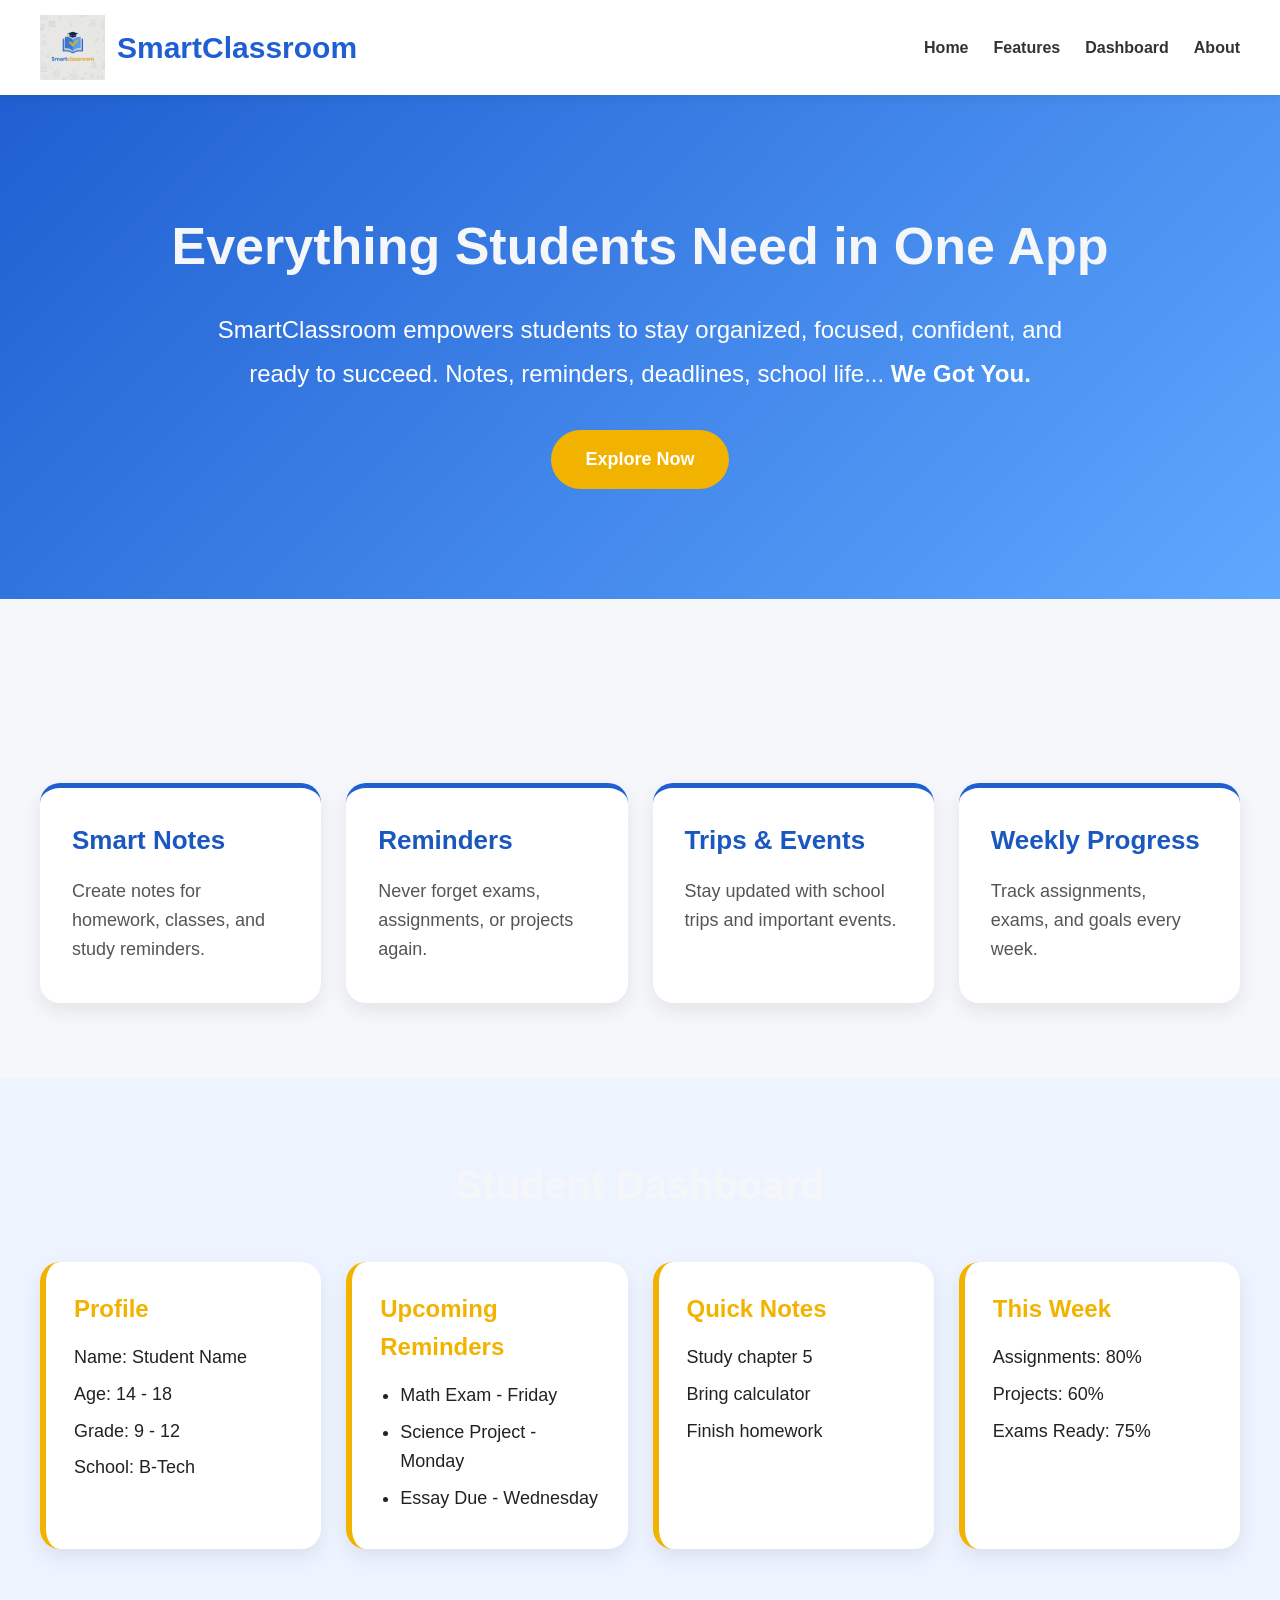
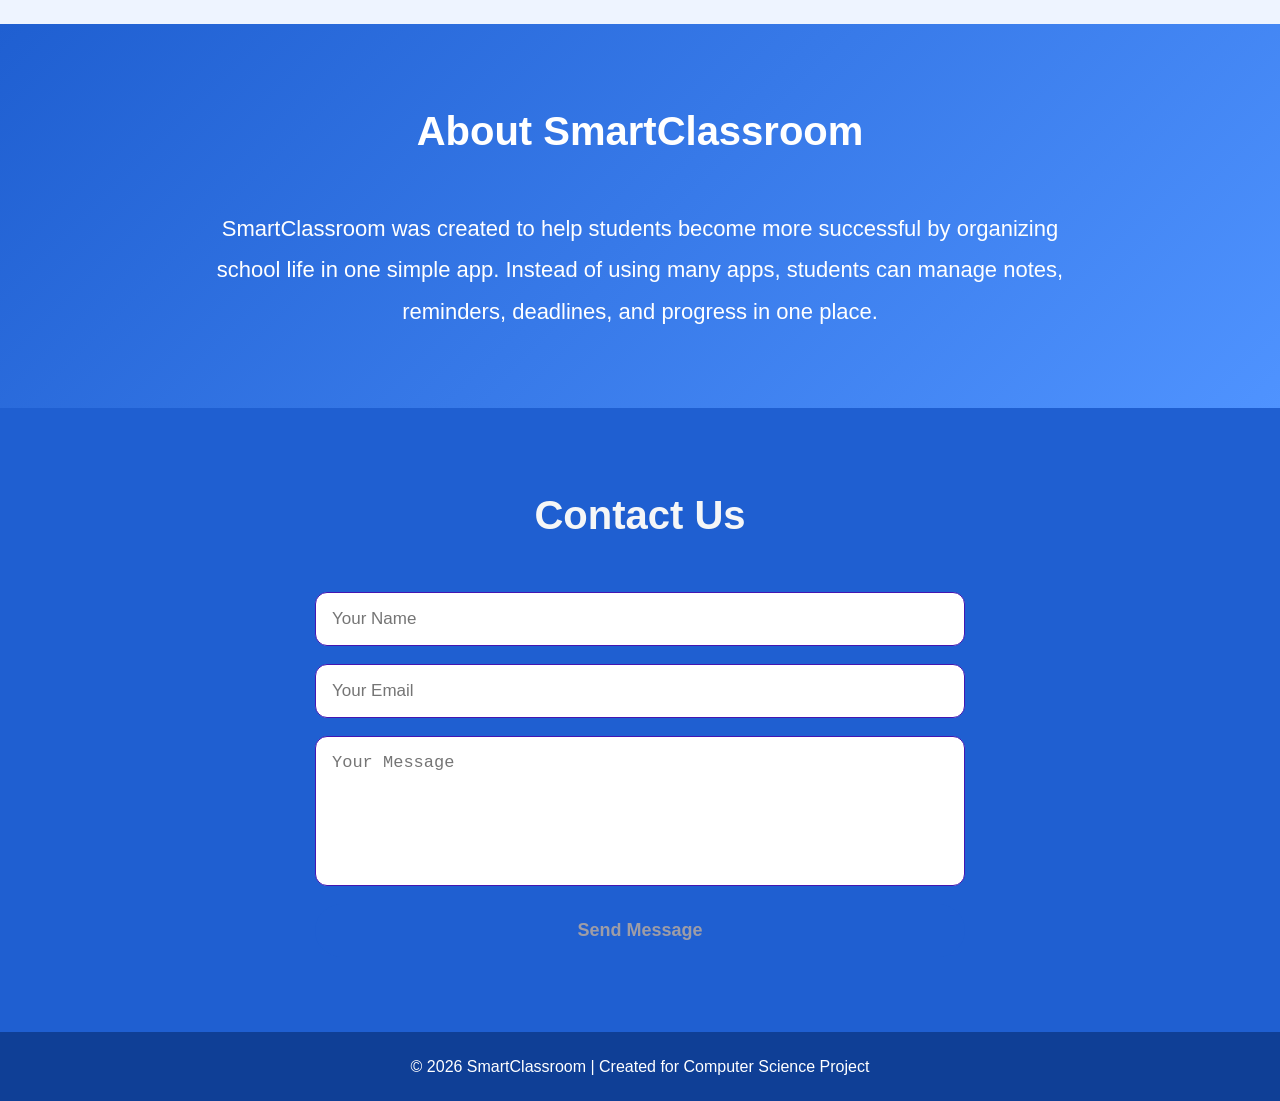
==== index.html @ 702b68ad "Add files via upload" ====
<!DOCTYPE html>
<html lang="en">
<head>
<meta charset="UTF-8">
<meta name="viewport" content="width=device-width, initial-scale=1.0">
<title>SmartClassroom</title>
<link rel="stylesheet" href="style.css">
</head>
<body>

<header>
    <nav>
        <div class="logo-box">
            <img src="Screenshot 2026-04-29 085936.png" alt="SmartClassroom Logo">
            <h1>SmartClassroom</h1>
        </div>

        <ul>
            <li><a href="#home">Home</a></li>
            <li><a href="#features">Features</a></li>
            <li><a href="#dashboard">Dashboard</a></li>
            <li><a href="#about">About</a></li>
        </ul>
    </nav>
</header>

<section class="hero" id="home">
    <div class="hero-text">
        <h2>Everything Students Need in One App</h2> 
        <p> SmartClassroom empowers students to stay organized, focused, confident, and ready to succeed.
        Notes, reminders, deadlines, school life... <strong>We Got You.</strong> </p>
        <a href="#features" class="btn">Explore Now</a>
    </div>
</section>

<section id="features">
    <h2>Main Features</h2>

    <div class="cards">

        <div class="card">
            <h3>Smart Notes</h3>
            <p>Create notes for homework, classes, and study reminders.</p>
        </div>

        <div class="card">
            <h3>Reminders</h3>
            <p>Never forget exams, assignments, or projects again.</p>
        </div>

        <div class="card">
            <h3>Trips & Events</h3>
            <p>Stay updated with school trips and important events.</p>
        </div>

        <div class="card">
            <h3>Weekly Progress</h3>
            <p>Track assignments, exams, and goals every week.</p>
        </div>

    </div>
</section>

<section id="dashboard">
    <h2>Student Dashboard</h2>

    <div class="dashboard-grid">

        <div class="box profile">
            <h3>Profile</h3>
            <p>Name: Student Name</p>
            <p>Age: 14 - 18</p>
            <p>Grade: 9 - 12</p>
            <p>School: B-Tech</p>
        </div>

        <div class="box reminders">
            <h3>Upcoming Reminders</h3>
            <ul>
                <li>Math Exam - Friday</li>
                <li>Science Project - Monday</li>
                <li>Essay Due - Wednesday</li>
            </ul>
        </div>

        <div class="box notes">
            <h3>Quick Notes</h3>
            <p>Study chapter 5</p>
            <p>Bring calculator</p>
            <p>Finish homework</p>
        </div>

        <div class="box progress">
            <h3>This Week</h3>
            <p>Assignments: 80%</p>
            <p>Projects: 60%</p>
            <p>Exams Ready: 75%</p>
        </div>

    </div>
</section>

<section id="about">
    <h2>About SmartClassroom</h2>
    <p>
        SmartClassroom was created to help students become more successful by organizing school life in one simple app.
        Instead of using many apps, students can manage notes, reminders, deadlines, and progress in one place.
    </p>
</section>

<section id="contact">
<h2> Contact Us</h2>

<form>
<input type="text" placeholder="Your Name" required>
<input type="email" placeholder="Your Email" required>
<textarea placeholder="Your Message"></textarea>
<button type="submit">Send Message</button>
</form>

</section>

<footer>
    <p>© 2026 SmartClassroom | Created for Computer Science Project</p>
</footer>


</body>
</html>
---- style.css ----
*{
margin:0;
padding:0;
box-sizing:border-box;
}

body{
font-family:Arial, Helvetica, sans-serif;
background:#f5f7fb;
color:#222;
line-height:1.6;
}

/* HEADER */

header{
background:#ffffff;
box-shadow:0 2px 10px rgba(0,0,0,.08);
padding:15px 40px;
position:sticky;
top:0;
z-index:100;
}

nav{
display:flex;
justify-content:space-between;
align-items:center;
flex-wrap:wrap;
}

.logo-box{
display:flex;
align-items:center;
gap:12px;
}

.logo-box img{
width:65px;
height:auto;
}

.logo-box h1{
font-size:30px;
color:#1f5fd1;
}

nav ul{
display:flex;
list-style:none;
gap:25px;
}

nav ul li a{
text-decoration:none;
font-weight:bold;
color:#333;
transition:.3s;
}

nav ul li a:hover{
color:#f2b300;
}

/* HERO */

.hero{
background:linear-gradient(135deg,#1f5fd1,#5fa8ff);
color:white;
text-align:center;
padding:110px 20px;
}

.hero h2{
font-size:52px;
margin-bottom:20px;
}

.hero p{
font-size:24px;
max-width:850px;
margin:auto;
line-height:1.8;
margin-bottom:35px;
}

.btn{
display:inline-block;
background:#f2b300;
padding:15px 34px;
border-radius:30px;
text-decoration:none;
color:white;
font-weight:bold;
font-size:18px;
transition:.3s;
}

.btn:hover{
transform:translateY(-3px);
}

/* GENERAL */

section{
padding:75px 40px;
}

h2{
text-align:center;
font-size:40px;
margin-bottom:45px;
color:#f5f6f7;
}

/* FEATURES */

.cards{
display:grid;
grid-template-columns:repeat(auto-fit,minmax(230px,1fr));
gap:25px;
}

.card{
background:white;
padding:32px;
border-radius:20px;
box-shadow:0 8px 20px rgba(0,0,0,.08);
border-top:5px solid #1f5fd1;
transition:.3s;
min-height:220px;
}

.card:hover{
transform:translateY(-8px);
}

.card h3{
font-size:26px;
margin-bottom:16px;
color:#1a57be;
}

.card p{
font-size:18px;
color:#555;
}

/* DASHBOARD */

#dashboard{
background:#eef4ff;
}

.dashboard-grid{
display:grid;
grid-template-columns:repeat(auto-fit,minmax(260px,1fr));
gap:25px;
}

.box{
background:white;
padding:28px;
border-radius:20px;
box-shadow:0 8px 20px rgba(0,0,0,.08);
border-left:6px solid #f2b300;
min-height:240px;
}

.box h3{
color:#f2b300;
margin-bottom:15px;
font-size:24px;
}

.box p,
.box li{
font-size:18px;
margin-bottom:8px;
}

.box ul{
padding-left:20px;
}

/* ABOUT */

#about{
background:linear-gradient(135deg,#1f5fd1,#4f93ff);
color:white;
text-align:center;
}

#about h2{
color:white;
}

#about p{
max-width:900px;
margin:auto;
font-size:22px;
line-height:1.9;
}

/* CONTACT */

#contact{
background:#1f5fd1;
text-align:center;
}

#contact form{
display:flex;
flex-direction:column;
max-width:650px;
margin:auto;
gap:18px;
}

#contact input,
#contact textarea{
padding:16px;
font-size:17px;
border:1px solid #4415b1;
border-radius:12px;
}

#contact textarea{
height:150px;
resize:none;
}

#contact button{
background:#1f5fd1;
color:rgb(158, 157, 167);
padding:16px;
font-size:18px;
border:none;
border-radius:30px;
cursor:pointer;
font-weight:bold;
transition:.3s;
}

#contact button:hover{
background:#f2b300;
}

/* FOOTER */

footer{
background:#0f3f96;
color:white;
text-align:center;
padding:22px;
}

/* MOBILE */

@media(max-width:768px){

header{
padding:15px 20px;
}

nav{
flex-direction:column;
gap:15px;
}

nav ul{
flex-wrap:wrap;
justify-content:center;
gap:15px;
}

.hero h2{
font-size:34px;
}

.hero p{
font-size:18px;
}

h2{
font-size:32px;
}

section{
padding:55px 20px;
}

}
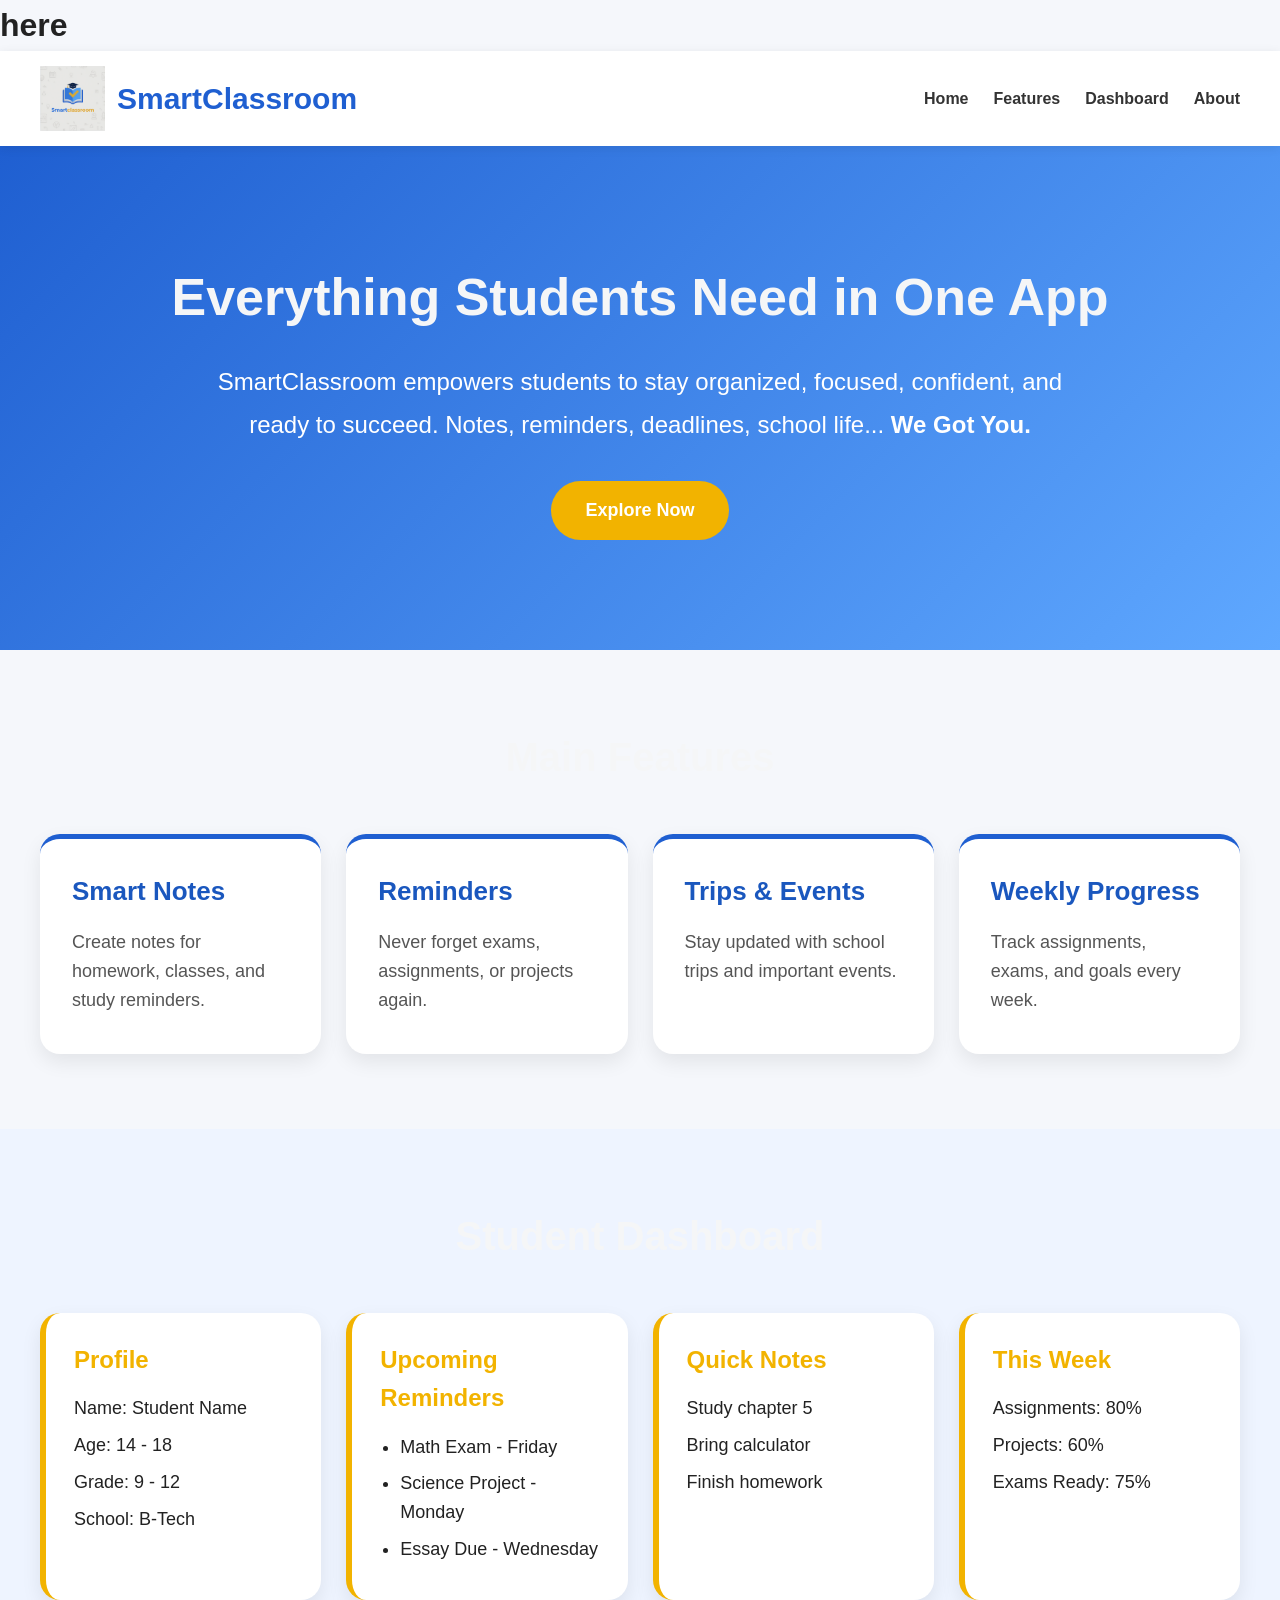
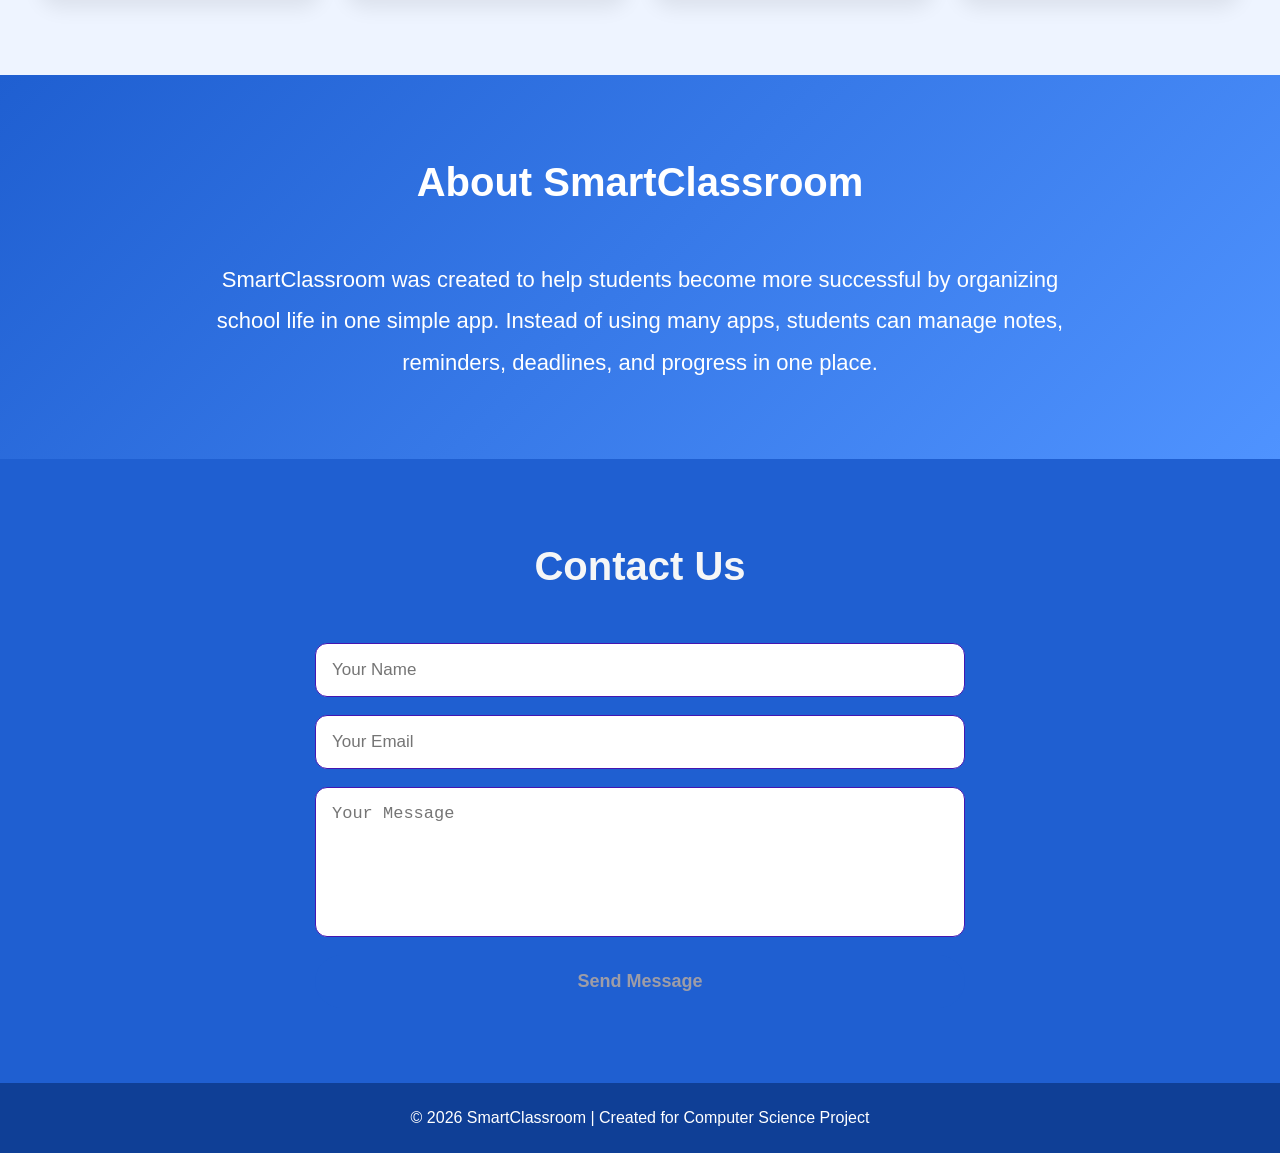
==== commit d3f965e8: "Changes 1" ====
--- a/index.html
+++ b/index.html
@@ -7,7 +7,7 @@
 <link rel="stylesheet" href="style.css">
 </head>
 <body>
-
+<h1>here</h1>
 <header>
     <nav>
         <div class="logo-box">
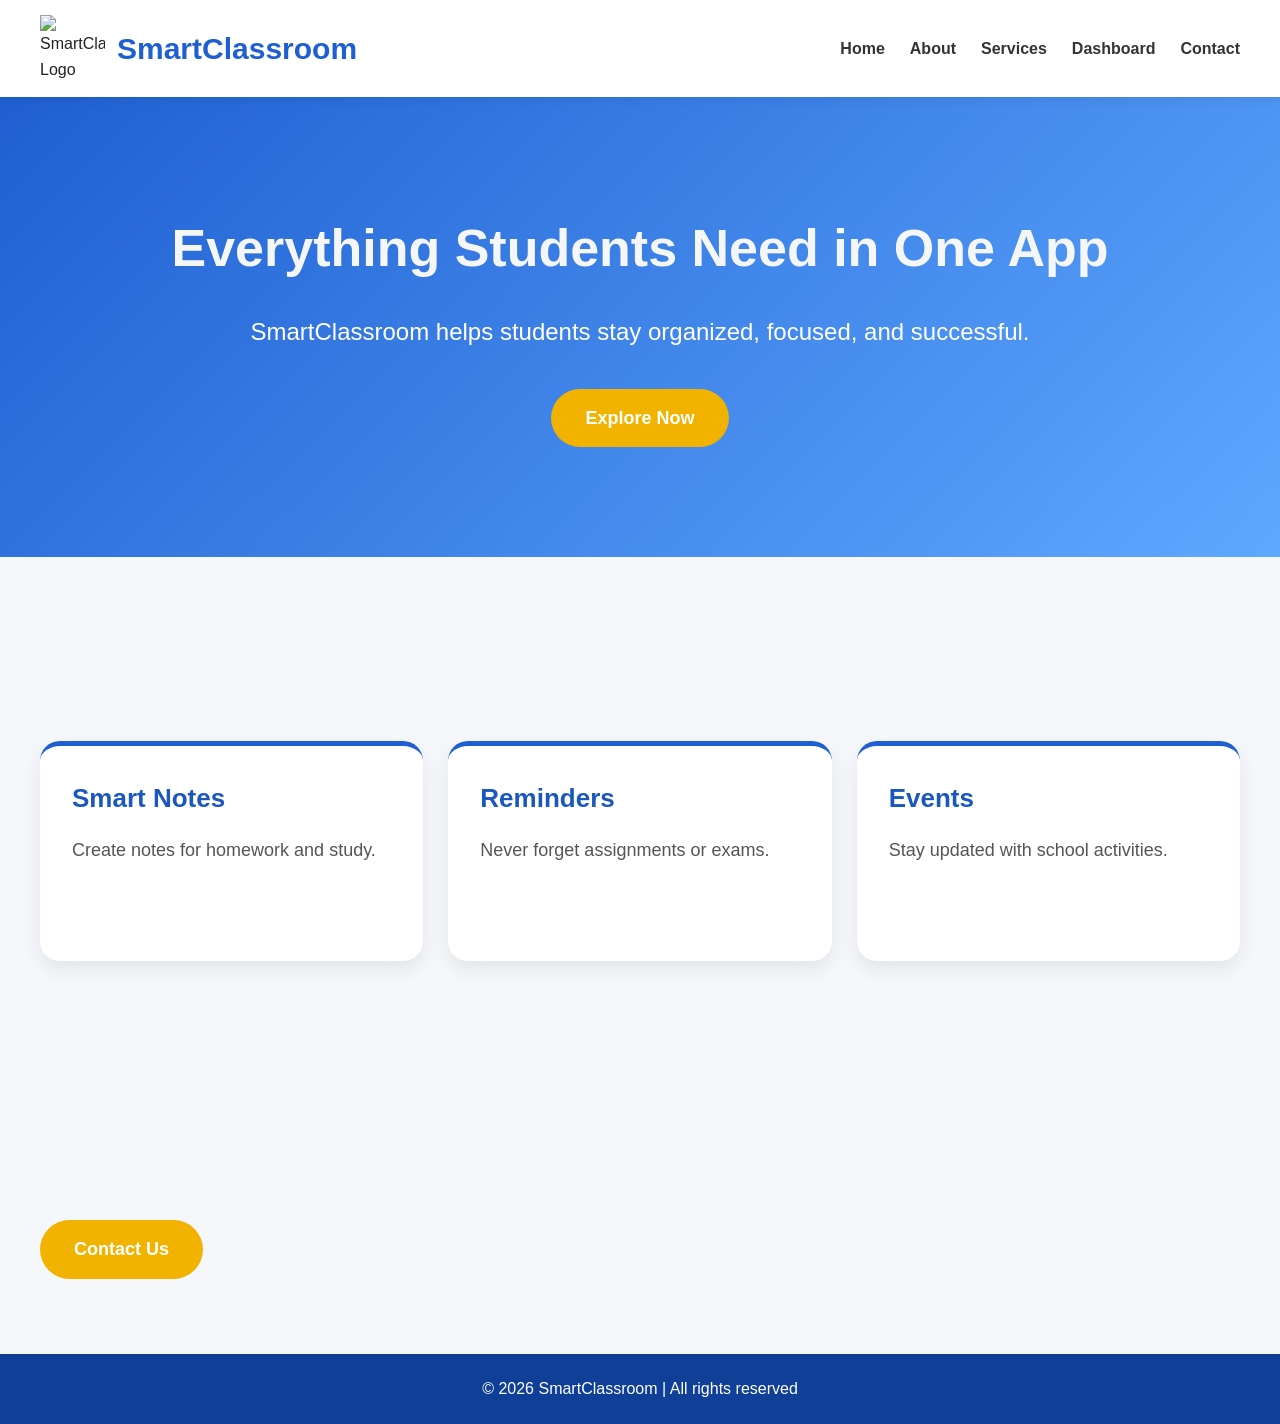
==== commit ebda96d7: "Update index.html" ====
--- a/index.html
+++ b/index.html
@@ -1,129 +1,69 @@
 <!DOCTYPE html>
 <html lang="en">
+
 <head>
 <meta charset="UTF-8">
 <meta name="viewport" content="width=device-width, initial-scale=1.0">
 <title>SmartClassroom</title>
 <link rel="stylesheet" href="style.css">
 </head>
+
 <body>
-<h1>here</h1>
+
 <header>
-    <nav>
-        <div class="logo-box">
-            <img src="Screenshot 2026-04-29 085936.png" alt="SmartClassroom Logo">
-            <h1>SmartClassroom</h1>
-        </div>
+<nav>
+<div class="logo-box">
+<img src="SmartClassroom Logo.png" alt="SmartClassroom Logo">
+<h1>SmartClassroom</h1>
+</div>
 
-        <ul>
-            <li><a href="#home">Home</a></li>
-            <li><a href="#features">Features</a></li>
-            <li><a href="#dashboard">Dashboard</a></li>
-            <li><a href="#about">About</a></li>
-        </ul>
-    </nav>
+<ul>
+<li><a href="index.html" class="active">Home</a></li>
+<li><a href="about.html">About</a></li>
+<li><a href="services.html">Services</a></li>
+<li><a href="business.html">Dashboard</a></li>
+<li><a href="contact.html">Contact</a></li>
+</ul>
+</nav>
 </header>
 
-<section class="hero" id="home">
-    <div class="hero-text">
-        <h2>Everything Students Need in One App</h2> 
-        <p> SmartClassroom empowers students to stay organized, focused, confident, and ready to succeed.
-        Notes, reminders, deadlines, school life... <strong>We Got You.</strong> </p>
-        <a href="#features" class="btn">Explore Now</a>
-    </div>
+<section class="hero">
+<div class="hero-text">
+<h2>Everything Students Need in One App</h2>
+<p>SmartClassroom helps students stay organized, focused, and successful.</p>
+<a href="services.html" class="btn">Explore Now</a>
+</div>
 </section>
 
-<section id="features">
-    <h2>Main Features</h2>
+<section>
+<h2>Main Features</h2>
 
-    <div class="cards">
+<div class="cards">
+<div class="card">
+<h3>Smart Notes</h3>
+<p>Create notes for homework and study.</p>
+</div>
 
-        <div class="card">
-            <h3>Smart Notes</h3>
-            <p>Create notes for homework, classes, and study reminders.</p>
-        </div>
+<div class="card">
+<h3>Reminders</h3>
+<p>Never forget assignments or exams.</p>
+</div>
 
-        <div class="card">
-            <h3>Reminders</h3>
-            <p>Never forget exams, assignments, or projects again.</p>
-        </div>
-
-        <div class="card">
-            <h3>Trips & Events</h3>
-            <p>Stay updated with school trips and important events.</p>
-        </div>
-
-        <div class="card">
-            <h3>Weekly Progress</h3>
-            <p>Track assignments, exams, and goals every week.</p>
-        </div>
-
-    </div>
+<div class="card">
+<h3>Events</h3>
+<p>Stay updated with school activities.</p>
+</div>
+</div>
 </section>
 
-<section id="dashboard">
-    <h2>Student Dashboard</h2>
-
-    <div class="dashboard-grid">
-
-        <div class="box profile">
-            <h3>Profile</h3>
-            <p>Name: Student Name</p>
-            <p>Age: 14 - 18</p>
-            <p>Grade: 9 - 12</p>
-            <p>School: B-Tech</p>
-        </div>
-
-        <div class="box reminders">
-            <h3>Upcoming Reminders</h3>
-            <ul>
-                <li>Math Exam - Friday</li>
-                <li>Science Project - Monday</li>
-                <li>Essay Due - Wednesday</li>
-            </ul>
-        </div>
-
-        <div class="box notes">
-            <h3>Quick Notes</h3>
-            <p>Study chapter 5</p>
-            <p>Bring calculator</p>
-            <p>Finish homework</p>
-        </div>
-
-        <div class="box progress">
-            <h3>This Week</h3>
-            <p>Assignments: 80%</p>
-            <p>Projects: 60%</p>
-            <p>Exams Ready: 75%</p>
-        </div>
-
-    </div>
-</section>
-
-<section id="about">
-    <h2>About SmartClassroom</h2>
-    <p>
-        SmartClassroom was created to help students become more successful by organizing school life in one simple app.
-        Instead of using many apps, students can manage notes, reminders, deadlines, and progress in one place.
-    </p>
-</section>
-
-<section id="contact">
-<h2> Contact Us</h2>
-
-<form>
-<input type="text" placeholder="Your Name" required>
-<input type="email" placeholder="Your Email" required>
-<textarea placeholder="Your Message"></textarea>
-<button type="submit">Send Message</button>
-</form>
-
+<section class="cta">
+<h2>Ready to Get Started?</h2>
+<a href="contact.html" class="btn">Contact Us</a>
 </section>
 
 <footer>
-    <p>© 2026 SmartClassroom | Created for Computer Science Project</p>
+<p>© 2026 SmartClassroom | All rights reserved</p>
 </footer>
 
-
 </body>
-</html>+</html>
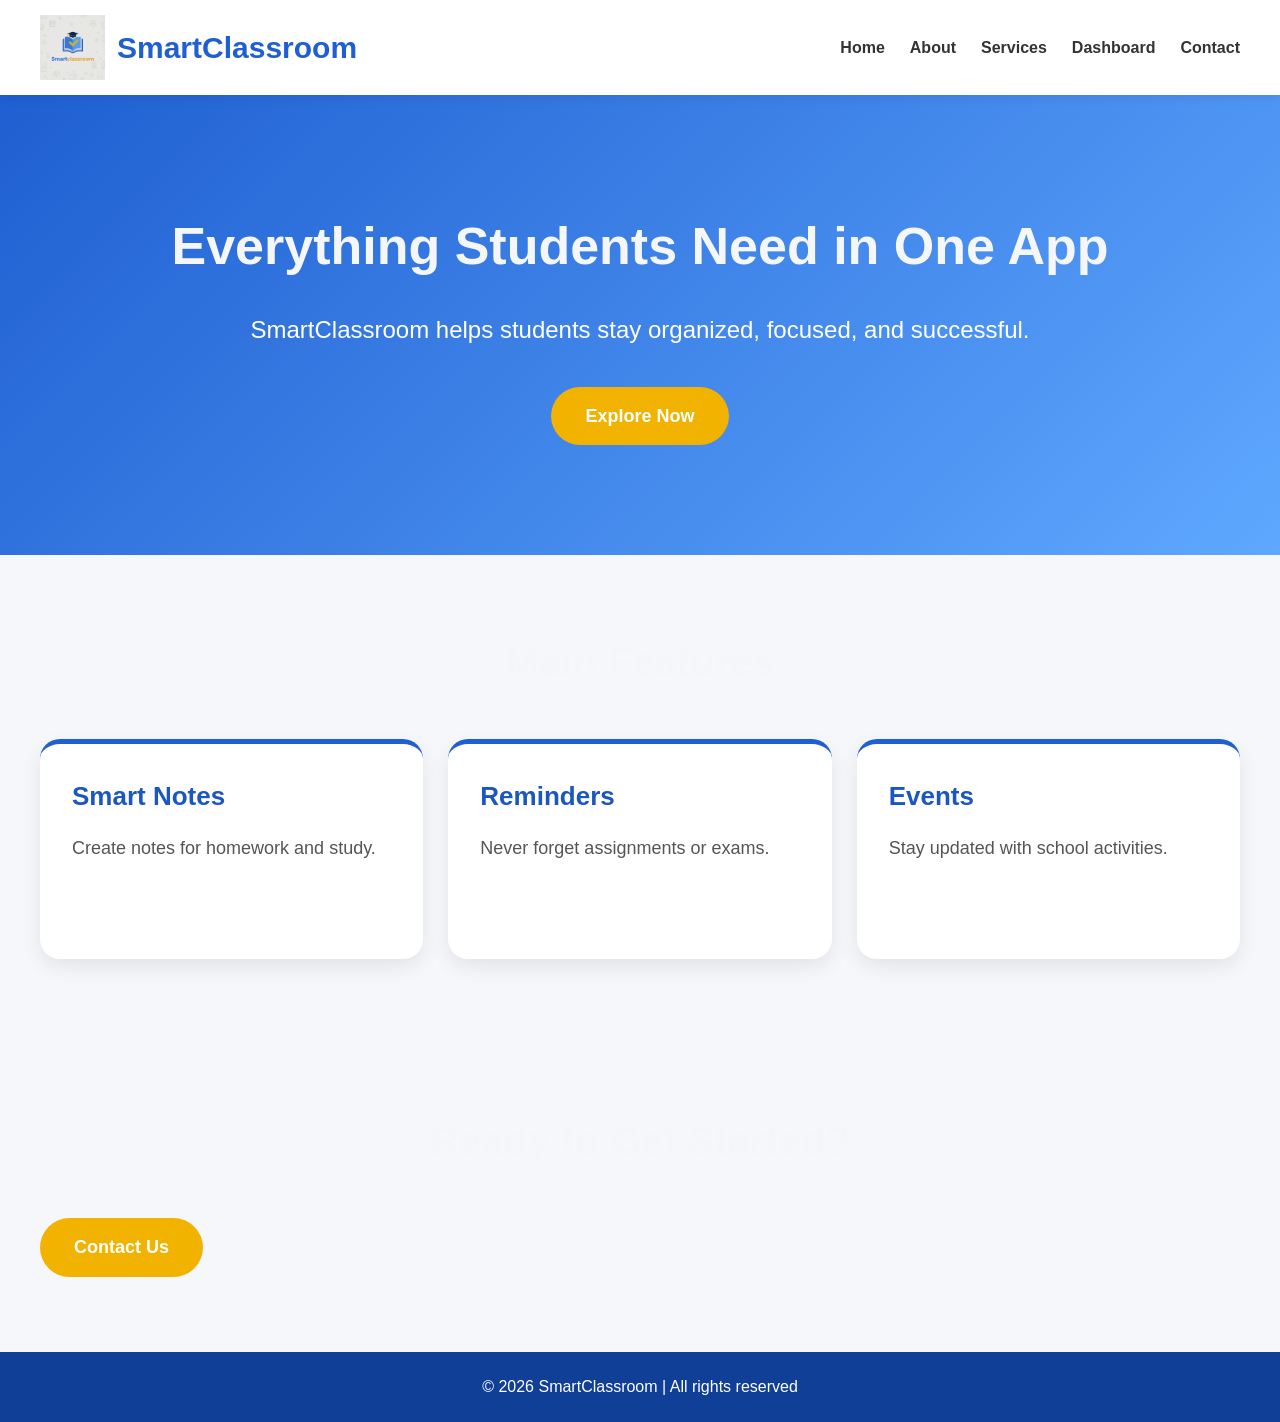
==== commit 316f18c3: "Final update" ====
--- a/index.html
+++ b/index.html
@@ -13,7 +13,7 @@
 <header>
 <nav>
 <div class="logo-box">
-<img src="SmartClassroom Logo.png" alt="SmartClassroom Logo">
+<img src="Screenshot 2026-04-29 085936.png" alt="SmartClassroom Logo">
 <h1>SmartClassroom</h1>
 </div>
 
--- a/style.css
+++ b/style.css
@@ -1,3 +1,4 @@
+@import url('https://fonts.googleapis.com/css2?family=Poppins:wght@300;400;600;700&display=swap');
 *{
 margin:0;
 padding:0;
